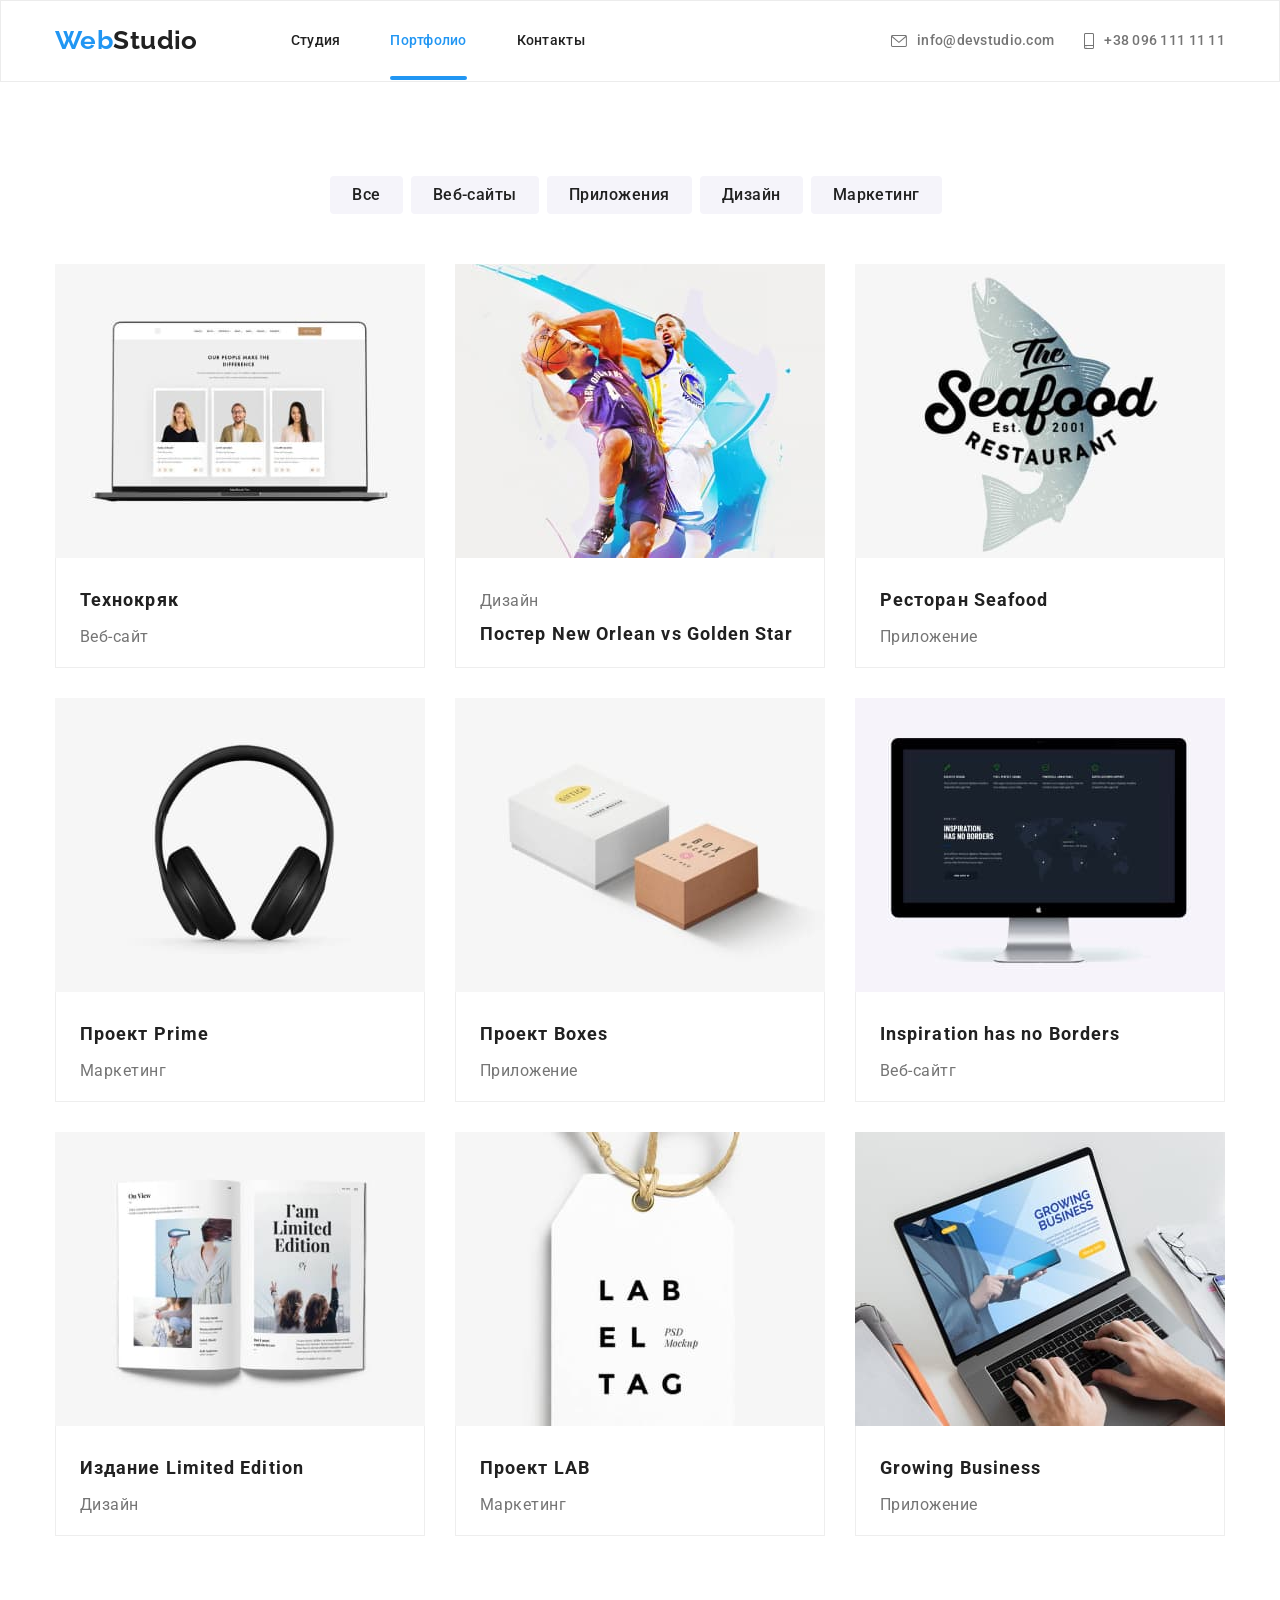
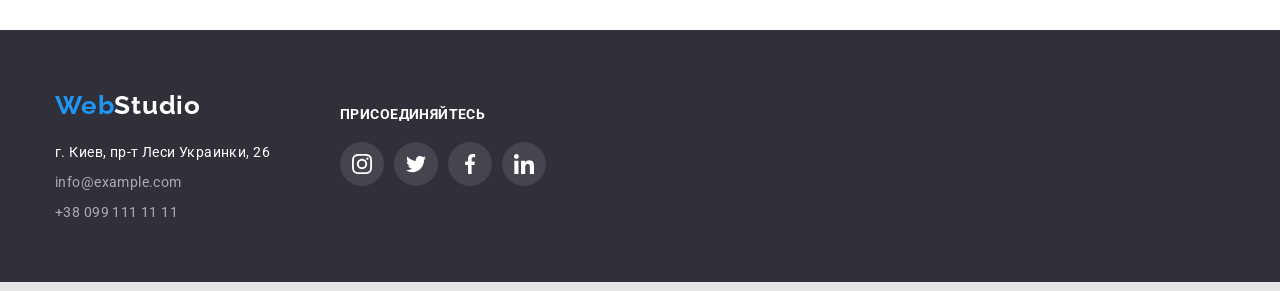
==== portfolio.html @ 5a4742b3 "Add files via upload" ====
<!DOCTYPE html>
<html lang="ru">
<head>
    <meta charset="UTF-8">
    <meta http-equiv="X-UA-Compatible" content="IE=edge">
    <meta name="viewport" content="width=device-width, initial-scale=1.0">
    <title>WebStudio</title>
    <link rel="preconnect" href="https://fonts.googleapis.com">
    <link rel="preconnect" href="https://fonts.gstatic.com" crossorigin>
    <link
        href="https://fonts.googleapis.com/css2?family=Raleway:wght@700&family=Roboto:wght@400;500;700;900&display=swap"
        rel="stylesheet">
    <link rel="stylesheet" href="https://cdnjs.cloudflare.com/ajax/libs/modern-normalize/1.1.0/modern-normalize.min.css"
        integrity="sha512-wpPYUAdjBVSE4KJnH1VR1HeZfpl1ub8YT/NKx4PuQ5NmX2tKuGu6U/JRp5y+Y8XG2tV+wKQpNHVUX03MfMFn9Q=="
        crossorigin="anonymous" referrerpolicy="no-referrer" />
    <link rel="stylesheet" href="./css/styles.css">
</head>
    <body>
        <header class="header">
            <div class="container header-container">
                <a class="header-logo link"  href="./index.html" lang="en"><samp class="header-logo-web">Web</samp>Studio</a>
                <nav class="header-nav"> 
                    <ul class="header-list list">
                        <li class="header-item"><a class="header-link link"  href="./index.html">Студия</a></li>
                        <li class="header-item"><a class="header-link link current"  href="./portfolio.html">Портфолио</a></li>
                        <li class="header-item"><a class="header-link link"  href="">Контакты</a></li>
                    </ul>
                </nav>
                <div class="header-connect">
                <ul class="header-list list">
                    <li class="address-item">
                        <a class="header-address link" href="mailto:info@devstudio.com">
                            <svg class="icon-svg header-svg" width="16" height="12">
                                <use href="./images/icons.svg#envelope" />
                            </svg> info@devstudio.com</a>
                    </li>
                    <li class="address-item">
                        <a class="header-address link" href="tel:+380961111111">
                            <svg class="icon-svg header-svg " width="10" height="16">
                                <use href="./images/icons.svg#smartphone" />
                            </svg> +38 096 111 11 11
                        </a>
                    </li>
                </ul>
                </div>
            </div>
        </header>
        <main>
            <section class="service-menu">
                <div class="container">
                    <ul class="list list-menu">
                        <li >
                            <button  class="service-menu-btm" type="button">Все</button>
                        </li>
                        <li>
                            <button class="service-menu-btm" type="button">Веб-сайты</button>
                        </li>
                        <li>
                            <button class="service-menu-btm" type="button">Приложения</button>
                        </li>
                        <li>
                            <button class="service-menu-btm" type="button">Дизайн</button>
                        </li>
                        <li>
                            <button class="service-menu-btm" type="button">Маркетинг</button>
                        </li>
                    </ul>
                    <h1 class="all-title">Все</h1>
                    <ul class="list list-all-item">
                        <li class="all-title-item" >
                            <div class="container-item-img">
                                <img class="portfolio-img" src="./images/tehnokriak.jpg" alt="ноутбук" width="370" height="294">
                                <p class="tehnokriak-text"> Технокряк это современная площадка распространения коронавируса. Компании используют
                                    эту платформу для цифрового
                                    шпионажа и атак на защищённые сервера конкурентов.</p>
                            </div>
                            <div class="container-item">
                                <h2 class="all-subtitle">Технокряк</h2>
                                <p class="all-after-subtitle">Веб-сайт</p>
                            </div>
                        </li>
                        <li class="all-title-item">
                            <div class="container-item-img">
                                <img src="./images/poster.jpg" alt="два баскетболиста" width="370" height="294">
                                <p class="tehnokriak-text">Технокряк это современная площадка распространения коронавируса. Компании используют эту платформу для цифрового
                                шпионажа и атак на защищённые сервера конкурентов.</p>
                            </div>
                            <div class="container-item">
                                <p class="all-after-subtitle">Дизайн</p>
                                <h2 class="all-subtitle">Постер New Orlean vs Golden Star</h2>
                            </div>
                        </li>
                        <li class="all-title-item">
                            <div class="container-item-img">
                                <img src="./images/restoran.jpg" alt="лого ресторана" width="370" height="294">
                                <p class="tehnokriak-text">Технокряк это современная площадка распространения коронавируса. Компании используют эту платформу для цифрового
                                шпионажа и атак на защищённые сервера конкурентов.</p>
                            </div>
                            <div class="container-item">
                                <h2 class="all-subtitle">Ресторан Seafood</h2>
                                <p class="all-after-subtitle" >Приложение</p>
                            </div>
                        </li>
                        <li class="all-title-item">
                            <div class="container-item-img">

                                <img src="./images/prime.jpg" alt="наушники" width="370" height="294">
                                <p class="tehnokriak-text">Технокряк это современная площадка распространения коронавируса. Компании используют эту платформу для цифрового
                                шпионажа и атак на защищённые сервера конкурентов.</p>
                            </div>
                            <div class="container-item">
                                <h2 class="all-subtitle">Проект Prime</h2>
                                <p class="all-after-subtitle" >Маркетинг</p>
                            </div>
                        </li>
                        <li class="all-title-item">
                            <div class="container-item-img">
                                <img src="./images/boxes.jpg" alt="коробки" width="370" height="294">
                                <p class="tehnokriak-text">Технокряк это современная площадка распространения коронавируса. Компании используют эту платформу для цифрового
                                шпионажа и атак на защищённые сервера конкурентов.</p>
                            </div>
                            <div class="container-item"> 
                                <h2 class="all-subtitle">Проект Boxes</h2>
                                <p class="all-after-subtitle" >Приложение</p>
                            </div>
                        </li>
                        <li class="all-title-item">
                            <div class="container-item-img">
                                <img src="./images/inspiration-has-no-borders.jpg" alt="монитор" width="370" height="294">
                                <p class="tehnokriak-text">Технокряк это современная площадка распространения коронавируса. Компании используют эту платформу для цифрового
                                шпионажа и атак на защищённые сервера конкурентов.</p>
                                </div>
                            <div class="container-item">
                                <h2 class="all-subtitle">Inspiration has no Borders</h2>
                                <p class="all-after-subtitle" >Веб-сайтг</p>
                            </div>
                        </li>
                        <li class="all-title-item">
                            <div class="container-item-img">
                                <img src="./images/limited-edition.jpg" alt="книга" width="370" height="294">
                                <p class="tehnokriak-text">Технокряк это современная площадка распространения коронавируса. Компании используют эту платформу для цифрового
                                шпионажа и атак на защищённые сервера конкурентов.</p>
                            </div>
                            <div class="container-item">
                                <h2 class="all-subtitle">Издание Limited Edition</h2>
                                <p class="all-after-subtitle" >Дизайн</p>
                            </div>
                        </li>
                        <li class="all-title-item">
                            <div class="container-item-img">
                                <img src="./images/progect-lab.jpg" alt="лейба" width="370" height="294">
                                <p class="tehnokriak-text">Технокряк это современная площадка распространения коронавируса. Компании используют эту платформу для цифрового
                                шпионажа и атак на защищённые сервера конкурентов.</p>
                            </div>
                            <div class="container-item">
                                <h2 class="all-subtitle">Проект LAB</h2>
                                <p class="all-after-subtitle" >Маркетинг</p>
                            </div>
                        </li>
                        <li class="all-title-item">
                            <div class="container-item-img">
                                <img src="./images/growing-business.jpg" alt="ноутбук" width="370" height="294">
                                <p class="tehnokriak-text">Технокряк это современная площадка распространения коронавируса. Компании используют эту платформу для цифрового
                                шпионажа и атак на защищённые сервера конкурентов.</p>
                            </div>
                            <div class="container-item">
                                <h2 class="all-subtitle">Growing Business</h2>
                                <p class="all-after-subtitle" >Приложение</p>
                            </div>
                        </li>
                    </ul>
                </div>
            </section>
        </main>
    <footer class="footer-background">
        <div class="container footer-container">
            <div class="address-logo-container">
                <a class="footer-logo link" href="./index.html" lang="en"><span class="footer-logo-web">Web</span>Studio
                </a>
                <address>
                    <ul class="address-list list">
                        <li class="address-tittle">
                            <a class="footer-link link" href="https://goo.gl/maps/EG5BfM6RNB53mgnRA" target="_blank"
                                rel="noopener noreferrer">
                                <span class="address-link footer-link">г. Киев, пр-т Леси Украинки, 26</span>
                            </a>
                        </li>
                        <li class="address-tittle">
                            <a class="footer-link link" href="mailto:info@example.com">info@example.com</a>
                        </li>
                        <li class="address-tittle">
                            <a class="footer-link link" href="tel:+380991111111">+38 099 111 11 11</a>
                        </li>
                    </ul>
                </address>
            </div>
            <div class="footer-link-container">
                <h3 class="footer-title  title">присоединяйтесь</h3>
                <ul class="list social-footer-list">
                    <li class="social-item-foter">
                        <a href="#" class="social-link-footer">
                            <svg class="footer-svg" width="20" height="20">
                                <use href="./images/icons.svg#instagram"></use>
                            </svg>
                        </a>
                    </li>
                    <li class="social-item-foter">
                        <a href="#" class="social-link-footer">
                            <svg class="footer-svg" width="20" height="20">
                                <use href="./images/icons.svg#twitter" />
                            </svg>
                        </a>
                    </li>
                    <li class="social-item-foter">
                        <a href="#" class="social-link-footer">
                            <svg class="footer-svg" width="20" height="20">
                                <use href="./images/icons.svg#facebook" />
                            </svg>
                        </a>
                    </li>
                    <li class="social-item-foter">
                        <a href="#" class="social-link-footer">
                            <svg class="footer-svg" width="20" height="20">
                                <use href="./images/icons.svg#linkedin" />
                            </svg>
                        </a>
                    </li>
                </ul>
            </div>
        </div>
    </footer>
    </body>
</html>
---- css/styles.css ----
:root {
  --h-color: #212121;
  --paragrapf-color: #757575;
  --accent-color: #2196f3;
  --background-color: #ffffff;
  --transition: color, 250ms cubic-bezier(0.4, 0, 0.2, 1);
}

h1,
h2,
h3,
h4,
h5,
h6 {
  padding: 0;
  margin: 0;
}
p {
  margin: 0;
  padding: 0;
}

ul {
  margin: 0;
  padding: 0;
}
button {
  cursor: pointer;
  padding: 0;
  border: none;
  font: inherit;
  color: inherit;
  background-color: transparent;
}

img {
  display: block;
}
body {
  font-family: "Roboto", sans-serif;
  background: #e5e5e5;
  font-size: 14px;
  line-height: 1.71;
  letter-spacing: 0.03em;
  color: var(--paragrapf-color);
}

.list {
  list-style: none;
}

.link {
  text-decoration: none;
}

.container {
  width: 1200px;
  padding-left: 15px;
  padding-right: 15px;
  margin: auto;
  box-sizing: border-box;
}
section {
  padding-top: 94px;
  padding-bottom: 94px;
}
/* header*/
.current {
  color: var(--accent-color);
}
.header-svg {
  margin-right: 10px;
}

.smartphone-link {
  display: flex;
  align-items: center;
  margin-right: 5px;
  color: var(--paragrapf-color);
}
.header-item {
  display: block;
  box-sizing: border-box;
}

.header {
  background: var(--background-color);
  border: 1px solid #ececec;
}

.header-container {
  display: flex;
  align-items: center;
}

.header-connect {
  margin-left: auto;
  min-width: 307px;
  justify-content: space-between;
}

.header-nav {
  min-width: 294px;
  justify-content: space-between;
  align-items: center;
  margin-left: 93px;
}

.header-list {
  display: flex;
  justify-content: space-between;
}

.header-logo {
  font-family: "Raleway", sans-serif;
  font-weight: bold;
  font-size: 26px;
  line-height: 1.19;
  color: var(--h-color);
  padding-bottom: 25px;
  padding-top: 24px;
}

.header-logo-web {
  font-family: "Raleway", sans-serif;
  font-weight: bold;
  font-size: 26px;
  line-height: 1.19;
  color: var(--accent-color);
}
.header-link {
  width: 49px;
  font-weight: 500;
  font-size: 14px;
  line-height: 1.14;
  letter-spacing: 0.02em;
  color: var(--h-color);
  transition: var(--transition);
  position: relative;
}
.current::after {
  content: "  ";
  display: flex;
  border-radius: 2%;
  transition: background-color 250ms linear;
  position: absolute;
  left: 0;
  bottom: -32px;
  width: 100%;
  height: 4px;
  border-radius: 2px;
  background-color: var(--accent-color);
}

.header-link:hover,
.header-link:focus,
.header-link:active {
  color: var(--accent-color);
}

.header-address {
  font-weight: 500;
  font-size: 14px;
  line-height: 1.1;
  letter-spacing: 0.02em;
  color: var(--paragrapf-color);
  display: flex;
  align-items: center;
  margin-left: 30px;
  transition: var(--transition);
}

.header-address:hover,
.header-address:focus {
  color: var(--accent-color);
}

/* hero*/

.hero {
  padding: 0;
  background: #2f303a;
  height: 600px;
  margin-left: auto;
  margin-right: auto;
  max-width: 1600px;
  background-image: linear-gradient(
      rgba(47, 48, 58, 0.4),
      rgba(47, 48, 58, 0.4)
    ),
    url(../images/hero.jpg);
  background-size: cover;
  background-position: center;
  background-repeat: no-repeat;
}
.hero-container {
}

.container-btn {
  display: flex;
  align-items: center;
  justify-content: space-around;
  padding-bottom: 200px;
}

.hero-btn {
  font-weight: bold;
  font-size: 16px;
  line-height: 1.88;
  letter-spacing: 0.06em;
  color: var(--background-color);
  background: #2196f3;
  box-shadow: 0px 4px 4px rgba(0, 0, 0, 0.15);
  border-radius: 4px;
  padding: 10px 32px 10px 32px;
}

.hero-title {
  font-weight: 900;
  font-size: 44px;
  line-height: 1.36;
  text-align: center;
  letter-spacing: 0.06em;
  text-transform: uppercase;
  color: var(--background-color);
  padding-top: 200px;
  padding-left: 252px;
  margin-bottom: 30px;
  padding-right: 252px;
}

/*advantage */

.advantage-link {
  display: flex;
  align-items: center;
  justify-content: center;
  margin-bottom: 20px;
  width: 270px;
  height: 120px;
  background-color: #f5f4fa;
  border-radius: 4px;
}

.advantage-list {
  display: flex;
  margin-bottom: 94px;
  justify-content: space-between;
}

.advantage-invisible {
  display: none;
  justify-content: space-between;
  margin-left: 8px;
}

.advantage-title {
  font-weight: bold;
  font-size: 14px;
  line-height: 1.14;
  letter-spacing: 0.03em;
  text-transform: uppercase;
  color: var(--h-color);
  margin-bottom: 10px;
}
.advantage-after-title {
  font-size: 14px;
  line-height: 1.7;
  letter-spacing: 0.03em;
  color: var(--paragrapf-color);
  max-width: 270px;
}

/*what-are-we-doing*/

.doing-list-text {
  display: block;
  width: 205px;
  height: 16px;
  box-sizing: content-box;
  background-color: rgba(47, 48, 58, 0.8);
  padding: 27px 82px 27px 83px;
  position: absolute;
  bottom: 0;
  font-size: 14px;
  line-height: 1.14;
  text-align: center;
  letter-spacing: 0.03em;
  text-transform: uppercase;
  color: #ffffff;
}
.doing-list {
  display: flex;
  position: relative;
}

.what-are-we-doing {
  background-color: var(--background-color);
}

.what-are-we-doing-title {
  font-weight: bold;
  font-size: 36px;
  line-height: 1.17;
  text-align: center;
  letter-spacing: 0.03em;
  color: var(--h-color);
  margin-bottom: 50px;
}

.what-are-we-doing-list {
  display: flex;
}
.doing-list:not(:last-child) {
  margin-right: 30px;
}

/*our_team*/

.social-list {
  display: flex;
  justify-content: center;
  padding-right: 32px;
  padding-left: 32px;
}

.social-item + .social-item {
  margin-left: 10px;
}

.container-team {
}

.container-our-teame {
  background-color: var(--background-color);
  display: flex;
  flex-direction: column;
  width: 270px;
  align-items: stretch;
  padding-bottom: 30px;
  padding-top: 30px;
  box-shadow: 0px 1px 3px rgba(0, 0, 0, 0.12), 0px 1px 1px rgba(0, 0, 0, 0.14),
    0px 2px 1px rgba(0, 0, 0, 0.2);
  border-radius: 0px 0px 4px 4px;
}

.our-team {
  background: #f5f4fa;
}

.our-team-list {
  display: flex;
}
.team-list:not(:last-child) {
  margin-right: 30px;
}
.our-team-title {
  font-weight: bold;
  font-size: 36px;
  line-height: 1.17;
  text-align: center;
  letter-spacing: 0.03em;
  color: var(--h-color);
  margin-bottom: 50px;
}

.our-team-subtitle {
  font-weight: 500;
  font-size: 16px;
  line-height: 1.19;
  text-align: center;
  letter-spacing: 0.03em;
  color: var(--h-color);
  margin-bottom: 10px;
}
.our-team-after-title {
  font-size: 16px;
  line-height: 1.19;
  text-align: center;
  letter-spacing: 0.03em;
  color: var(--paragrapf-color);
  margin-bottom: 16px;
}

.social-link {
  width: 44px;
  height: 44px;
  background-color: 000000;
  display: flex;
  align-items: center;
  justify-content: center;
  border-radius: 50%;
  color: #afb1b8;

  transition: var(--transition);
}

.icon-svg {
  fill: currentColor;
}

.social-link:hover,
.social-link:focus {
  background-color: var(--accent-color);
  color: #ffffff;
}

/*customers*/

.customers-item + .customers-item {
  margin-left: 30px;
}

.customers-link {
  width: 170px;
  height: 92px;
  display: flex;
  align-items: center;
  justify-content: center;
  color: #afb1b8;
  border: 1px solid #afb1b8;
  box-sizing: border-box;
  border-radius: 4px;

  transition: var(--transition);
}

.customers-svg {
  fill: currentColor;
}

.customers-link:hover,
.customers-link:focus {
  border: 1px solid var(--accent-color);
  color: var(--accent-color);
}

.customers {
  background-color: #ffffff;
}
.customers-container {
  width: 1170px;
  height: 184px;
  background-color: ;
}

.cuctomers-list {
  display: flex;
  justify-content: center;
}

.customers-title {
  color: var(--h-color);
  font-weight: bold;
  font-size: 36px;
  line-height: 1.4;
  letter-spacing: 0.03em;
  margin-bottom: 50px;
  text-align: center;
}

/*footer*/
.address-logo-container {
  margin-right: 70px;
  padding-bottom: 60px;
  padding-top: 60px;
}

.footer-container {
  display: flex;
  align-items: center;
}

.footer-title {
  font-weight: bold;
  font-size: 14px;
  line-height: 1.1;
  letter-spacing: 0.03em;
  text-transform: uppercase;
  color: #ffffff;
  margin-bottom: 20px;
}
.footer-link-container {
  box-sizing: border-box;
  padding-top: 72px;
  padding-bottom: 100px;
}
.social-footer-list {
  display: flex;
  justify-content: flex-start;
}
.social-item-foter {
}

.social-link-footer:hover,
.social-link-footer:focus {
  background-color: var(--accent-color);
  color: #ffffff;
}

.footer-svg {
  fill: #ffffff;
}

.social-link-footer {
  color: var(--h-color);
  width: 44px;
  height: 44px;
  display: flex;
  align-items: center;
  justify-content: center;
  border-radius: 50%;
  background-color: rgba(255, 255, 255, 0.1);
  transition: var(--transition);
}

.social-item-foter + .social-item-foter {
  margin-left: 10px;
}

.address-tittle {
  margin-bottom: 9px;
  height: 21px;
}

.footer-background {
  background: #2f303a;
  height: 252px;
}

.footer-logo {
  font-family: "Raleway", sans-serif;
  font-weight: bold;
  font-size: 26px;
  line-height: 1.19;
  letter-spacing: 0.03em;
  color: var(--background-color);
  display: flex;
  margin-bottom: 20px;
}

.footer-logo-web {
  color: var(--accent-color);
}

.footer-link {
  font-style: normal;
  font-size: 14px;
  line-height: 1.71;
  letter-spacing: 0.03em;
  color: rgba(255, 255, 255, 0.6);
  transition: var(--transition);
}
.address-link {
  color: var(--background-color);
}

.footer-link:hover,
.footer-link:focus {
  color: var(--accent-color);
}

.address-list {
  max-width: 231px;
}

/*portfolio*/
.current {
  color: var(--accent-color);
}

.tehnokriak-text {
  display: flex;
  font-size: 18px;
  line-height: 1.56;
  letter-spacing: 0.03em;
  height: 100%;
  width: 100%;
  padding: 63px 24px 63px 24px;
  color: #ffffff;
  letter-spacing: 0.03em;
  background: rgba(33, 150, 243, 0.9);
  position: absolute;
  top: 0;
  transform: translateY(100%);
  transition: transform 250ms;
}
.container-item-img:hover .tehnokriak-text {
  transform: translateY(0);
}

.container-item-img {
  position: relative;
  overflow: hidden;
}
.service-menu {
  background-color: #ffffff;
}

.all-title-item:not(:nth-child(3n)) {
  margin-right: 30px;
}
.all-title-item {
  flex-basis: calc(100% / 3 - 30px);
  width: 370px;
  margin-bottom: 30px;
}

.all-title-item:hover {
  box-shadow: 0px 1px 1px rgba(0, 0, 0, 0.12), 0px 4px 4px rgba(0, 0, 0, 0.06),
    1px 4px 6px rgba(0, 0, 0, 0.16);
  cursor: pointer;
  transition: box-shadow, transform 250ms cubic-bezier(0.4, 0, 0.2, 1);
}
.container-item {
  display: flex;
  flex-direction: column;
  width: 370px;
  height: 110px;
  padding: 24px 24px 24px 24px;
  background: var(--background-color);
  border-bottom: 1px solid #eeeeee;
  border-left: 1px solid #eeeeee;
  border-right: 1px solid #eeeeee;
  box-sizing: border-box;
  position: relative;
}

.list-menu {
  display: flex;
  margin-bottom: 50px;
  justify-content: center;
}

.service-menu-btm {
  font-weight: 500;
  font-size: 16px;
  line-height: 1.62;
  text-align: center;
  letter-spacing: 0.03em;
  color: var(--h-color);
  cursor: pointer;
  margin-right: 8px;
  background-color: #f5f4fa;
  border-radius: 4px;
  padding: 6px 22px 6px 22px;
  transition: var(--transition);
}

.service-menu-btm:hover,
.service-menu-btm:focus {
  color: var(--background-color);
  background: #2196f3;
  border-radius: 4px;
  box-shadow: 0px 3px 1px rgba(0, 0, 0, 0.1), 0px 1px 2px rgba(0, 0, 0, 0.08),
    0px 2px 2px rgba(0, 0, 0, 0.12);
}

.list-all-item {
  display: flex;
  flex-wrap: wrap;
  margin-bottom: -30px;
  box-sizing: border-box;
  justify-content: center;
}

.all-after-subtitle {
  margin-top: 4px;
}

.all-title {
  display: none;
}

.all-subtitle {
  font-weight: bold;
  font-size: 18px;
  line-height: 2;
  letter-spacing: 0.06em;
  color: var(--h-color);
}

.all-after-subtitle {
  font-size: 16px;
  line-height: 30px;
  letter-spacing: 0.03em;
  color: var(--paragrapf-color);
}

.backdrop {
  position: fixed;
  top: 0%;
  width: 100vw;
  height: 100vw;
  background-color: rgba(0, 0, 0, 0.2);
  transition: opacity 250ms, visibility 500ms;
}

.modal {
  width: 528px;
  min-height: 581px;
  background-color: var(--background-color);
  box-shadow: 0px 1px 3px rgba(0, 0, 0, 0.12), 0px 1px 1px rgba(0, 0, 0, 0.14),
    0px 2px 1px rgba(0, 0, 0, 0.2);
  border-radius: 4px;
  position: absolute;
  top: 25%;
  bottom: 50%;
  left: 50%;
  transform: translate(-50%, -50%);
}

.modal-close {
  width: 30px;
  height: 30px;
  background: var(--background-color);
  border: 1px solid rgba(0, 0, 0, 0.1);
  border-radius: 50%;
  box-sizing: border-box;
  display: flex;
  justify-content: center;
  align-items: center;
  position: absolute;
  right: 8px;
  top: 8px;
}

.vector-svg {
  color: #000000;
}
.is-hidden {
  opacity: 0;
  pointer-events: none;
  visibility: hidden;
}
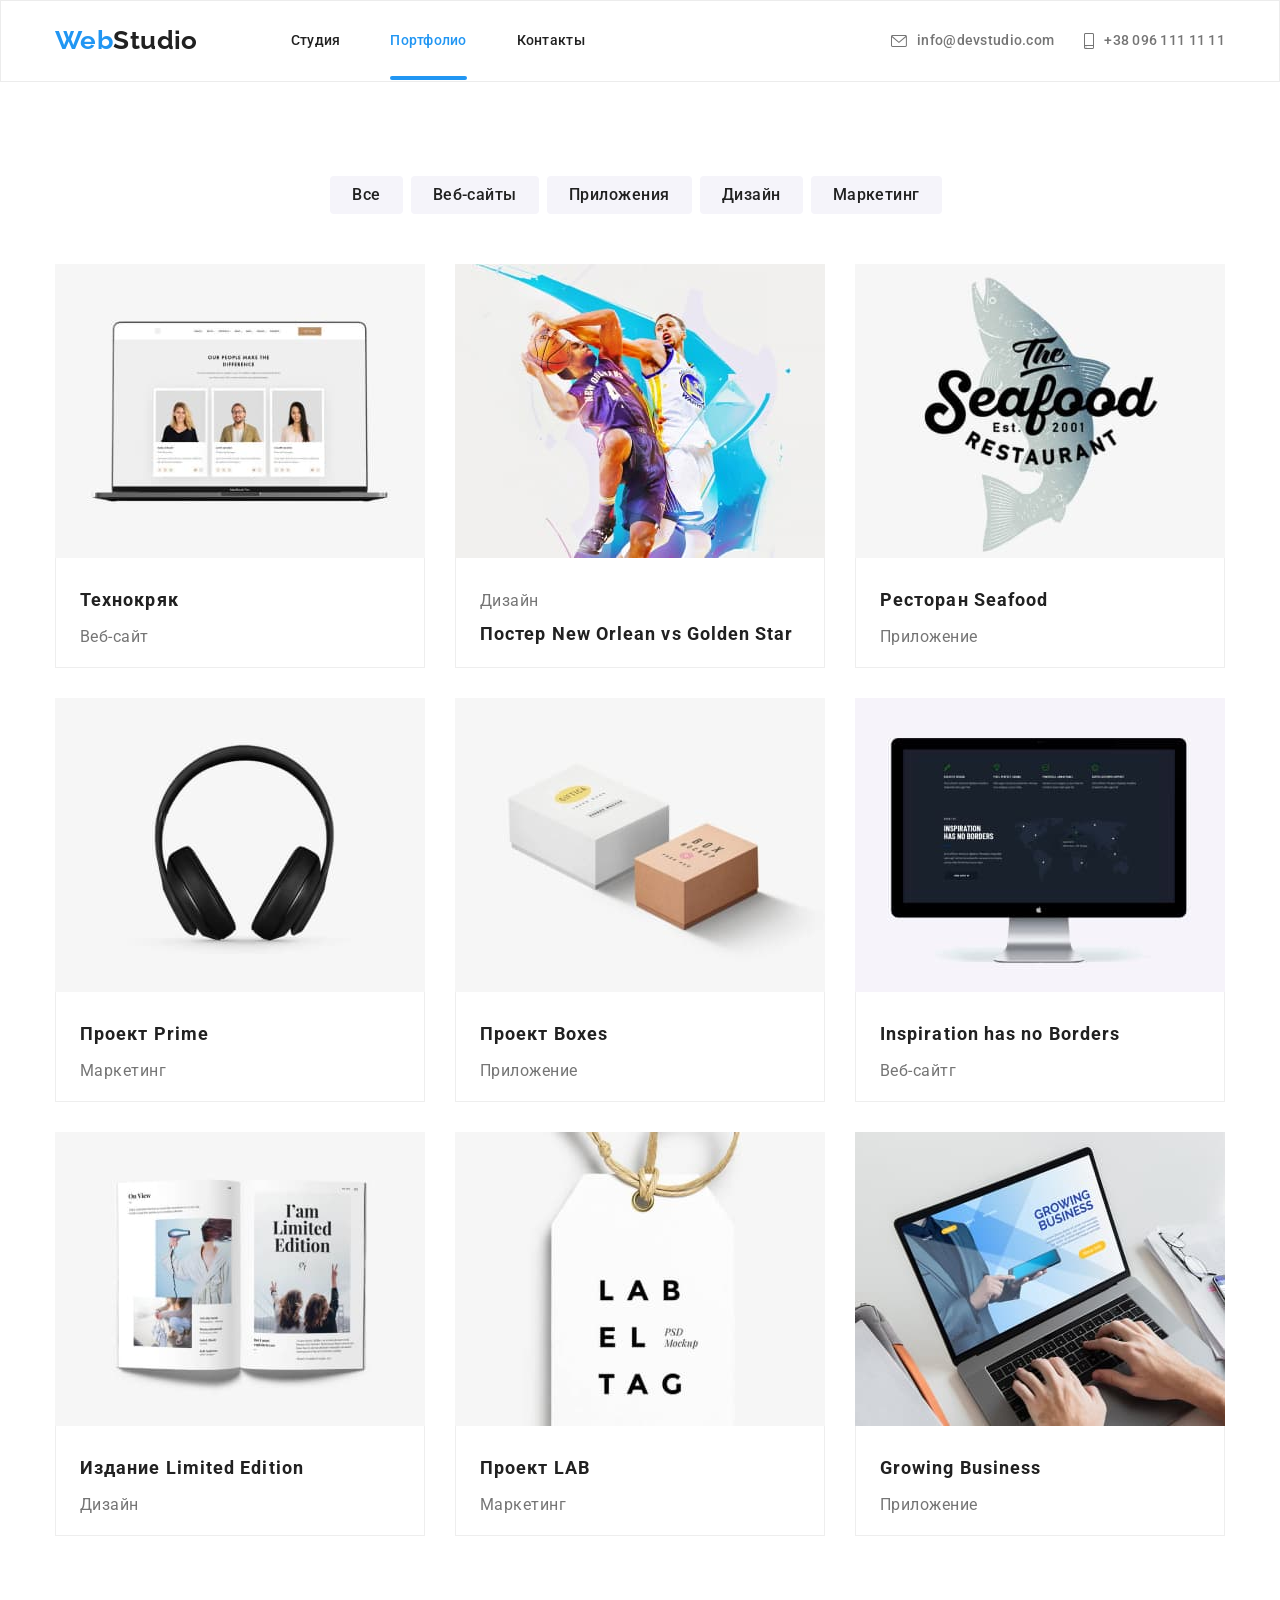
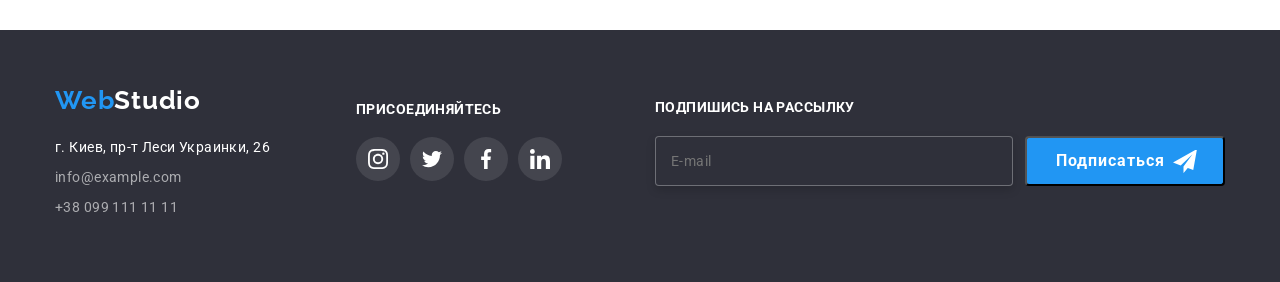
==== commit 46cda3c6: "footer-email" ====
--- a/portfolio.html
+++ b/portfolio.html
@@ -103,7 +103,6 @@
                         </li>
                         <li class="all-title-item">
                             <div class="container-item-img">
-
                                 <img src="./images/prime.jpg" alt="наушники" width="370" height="294">
                                 <p class="tehnokriak-text">Технокряк это современная площадка распространения коронавируса. Компании используют эту платформу для цифрового
                                 шпионажа и атак на защищённые сервера конкурентов.</p>
@@ -227,6 +226,21 @@
                     </li>
                 </ul>
             </div>
+            <div class="footer-field">
+                <form class="footer-form" action="#">
+                    <div class="lable-input-container"> <label class="footer-lable" for="email">подпишись на рассылку</label>
+                        <input class="footer-input" type="email" id="email" placeholder="E-mail">
+                    </div>
+                    <div class="footer-btn-container">
+                        <input type="submit" value="Подписаться" class="footer-btn" id="email">
+                        <span class="icon-send-container">
+                            <svg class="icon-send" width="24" height="24">
+                                <use href="./images/icon-send.svg#icon-icon-send" />
+                            </svg>
+                        </span>
+                    </div>
+                </form>
+            </div>
         </div>
     </footer>
     </body>
--- a/css/styles.css
+++ b/css/styles.css
@@ -3,7 +3,16 @@
   --paragrapf-color: #757575;
   --accent-color: #2196f3;
   --background-color: #ffffff;
-  --transition: color, 250ms cubic-bezier(0.4, 0, 0.2, 1);
+  --transition: color, 2500ms cubic-bezier(0.4, 0, 0.2, 1);
+}
+html {
+  box-sizing: border-box;
+}
+
+*,
+*::after,
+*::before {
+  box-sizing: inherit;
 }
 
 h1,
@@ -63,6 +72,15 @@
 section {
   padding-top: 94px;
   padding-bottom: 94px;
+}
+
+.visually-hidden {
+  position: absolute;
+  clip: rect(0 0 0 0);
+  width: 1px;
+  height: 1px;
+  margin: -1px;
+  …
 }
 /* header*/
 .current {
@@ -484,6 +502,7 @@
   box-sizing: border-box;
   padding-top: 72px;
   padding-bottom: 100px;
+  margin-right: 93px;
 }
 .social-footer-list {
   display: flex;
@@ -521,6 +540,7 @@
 .address-tittle {
   margin-bottom: 9px;
   height: 21px;
+  
 }
 
 .footer-background {
@@ -561,7 +581,7 @@
 }
 
 .address-list {
-  max-width: 231px;
+  min-width: 231px;
 }
 
 /*portfolio*/
@@ -644,7 +664,7 @@
   background-color: #f5f4fa;
   border-radius: 4px;
   padding: 6px 22px 6px 22px;
-  transition: var(--transition);
+  transition: box-shadow 250ms cubic-bezier(0.4, 0, 0.2, 1)
 }
 
 .service-menu-btm:hover,
@@ -654,6 +674,7 @@
   border-radius: 4px;
   box-shadow: 0px 3px 1px rgba(0, 0, 0, 0.1), 0px 1px 2px rgba(0, 0, 0, 0.08),
     0px 2px 2px rgba(0, 0, 0, 0.12);
+    
 }
 
 .list-all-item {
@@ -687,9 +708,12 @@
   color: var(--paragrapf-color);
 }
 
+/* modal */
+
 .backdrop {
   position: fixed;
   top: 0%;
+  left: 0;
   width: 100vw;
   height: 100vw;
   background-color: rgba(0, 0, 0, 0.2);
@@ -698,7 +722,7 @@
 
 .modal {
   width: 528px;
-  min-height: 581px;
+height: 581px;
   background-color: var(--background-color);
   box-shadow: 0px 1px 3px rgba(0, 0, 0, 0.12), 0px 1px 1px rgba(0, 0, 0, 0.14),
     0px 2px 1px rgba(0, 0, 0, 0.2);
@@ -708,28 +732,275 @@
   bottom: 50%;
   left: 50%;
   transform: translate(-50%, -50%);
-}
-
-.modal-close {
+  padding: 40px;
+}
+
+
+
+.modal-close-btn {
   width: 30px;
   height: 30px;
   background: var(--background-color);
   border: 1px solid rgba(0, 0, 0, 0.1);
   border-radius: 50%;
-  box-sizing: border-box;
   display: flex;
   justify-content: center;
   align-items: center;
   position: absolute;
   right: 8px;
   top: 8px;
+  color: #000000;
+  transition: color 250ms cubic-bezier(0.4, 0, 0.2, 1) ;
+}
+.modal-close-btn:hover {
+    color: var(--accent-color);
 }
 
 .vector-svg {
-  color: #000000;
+  fill: currentColor;
 }
 .is-hidden {
   opacity: 0;
   pointer-events: none;
   visibility: hidden;
 }
+
+.modal-btn-container {
+  display: flex;
+  justify-content: center;
+}
+.modal-btn {
+  display: inline-block;
+  align-items: center;
+  min-width: 200px;
+  min-height: 50px;
+  position: absolute;
+  bottom: 40px;
+  background: var(--accent-color);
+  border-radius: 4px;
+  color: var(--background-color);
+  padding: 10px 55px 10px 56px;
+  font-weight: bold;
+  font-size: 16px;
+  line-height: 1.9px;
+  text-align: center;
+  letter-spacing: 0.06em;
+  transition: box-shadow 250ms cubic-bezier(0.4, 0, 0.2, 1) ;
+}
+
+.modal-btn:hover {
+    box-shadow: 0px 4px 4px rgba(0, 0, 0, 0.15);
+ }
+    
+
+ /* modal form */
+
+ .modal-title {
+  font-weight: bold;
+  font-size: 20px;
+  line-height: 1.15;
+  text-align: center;
+  letter-spacing: 0.03em;
+  color: var(--h-color);
+
+}
+
+.form-field {
+ position: relative;
+ margin-bottom: 8px;
+}
+
+.form-lable{
+font-size: 12px;
+line-height: 1.17;
+letter-spacing: 0.01em;
+color: #757575;
+margin-bottom: 4px;
+width: 100%;
+height: 15px;
+}
+
+.form-input {
+  padding: 15px;
+  width: 100%;
+  max-height: 40px;
+  border: 1px solid rgba(33, 33, 33, 0.2);
+  border-radius: 4px;
+  padding-left: 35px;
+  display: flex;
+  box-sizing: border-box;
+  outline: none;
+  color: black;
+  transition: border 250ms cubic-bezier(0.4, 0, 0.2, 1);
+ 
+ }
+
+
+
+ .span__modal-svg {
+margin-right: 7px;
+display: flex;
+align-items: flex-start;
+   }
+
+
+.input-container{
+display: flex;
+ position: absolute;
+top: 50%;
+left: 12px;
+transform: translateY(50%);
+color: var(--h-color);
+transition: color 250ms cubic-bezier(0.4, 0, 0.2, 1);
+
+ }
+
+  .modal-svg {
+fill: currentColor;
+ transform: var(--transition);
+ }
+
+ .form-input:focus + .input-container {
+color:  var(--accent-color);
+ }
+
+ .form-input:focus {
+  border:  solid  var(--accent-color);   
+  
+ }
+ .form-textarea {
+transition: border 250ms cubic-bezier(0.4, 0, 0.2, 1);}
+
+.form-textarea:focus {
+border: solid var(--accent-color) ;
+ } 
+
+
+
+textarea  {
+width: 448px;
+max-height: 120px;
+border: 1px solid rgba(33, 33, 33, 0.2);
+border-radius: 4px;
+font-size: 1.14;
+line-height: 16px;
+letter-spacing: 0.01em;
+color: var(--h-color);
+padding: 12px 16px;
+resize: none;
+outline: none;
+}
+
+
+.check-text {
+    position: relative;
+}
+
+.checkbox-field {
+display: flex;
+align-items: center;
+
+}
+
+    .check-text-link {
+        color: var(--accent-color);
+
+    }
+
+    .check-text::before {
+    min-width: 16px;
+    min-height: 15px;
+    border: 2px solid #212121;
+    border-radius: 2px;
+    }
+
+    .span__modal-svg {
+        b
+    }
+    
+
+   .policy-check:checked + .span__modal-svg {
+        background-image: url="../images/check.svg#icon-icon-check";
+    }
+
+    /* footer form */
+
+    .address-logo-container {
+    margin: 0 auto;
+    padding: 0;
+    box-sizing: border-box;
+    margin-right: 70px ;
+    
+    }
+
+    .footer-field {
+    width: 570px;
+    height: 86px;
+    display: flex;
+    box-sizing: border-box;
+    margin: 0;
+    padding: 0;
+    position: relative;
+    display: flex;
+    align-items:flex-end;
+    transform: translateY(-15%);
+}
+
+    .footer-btn-container{
+     position: absolute;
+    right: 0;
+    bottom: 0;
+   }
+
+    .footer-btn {
+    width: 200px;
+    height: 50px;
+    padding: 10px 62px 10px 29px ;
+    background-color: var(--accent-color);
+    transition: box-shadow 250ms  cubic-bezier(0.4, 0, 0.2, 1);     
+    border-radius: 4px;
+    font-weight: bold;
+    font-size: 16px;
+    line-height: 1.88px;
+    text-align: center;
+    letter-spacing: 0.06em;
+    color: #FFFFFF; 
+    margin: 0;   
+    position: relative;   
+        }
+
+  .icon-send {
+   position: absolute;
+   right: 28px;
+   top: 13px;
+      }
+
+  .footer-lable {
+display: block;
+font-weight: bold;
+font-size: 14px;
+line-height: 1.14;
+letter-spacing: 0.03em;
+text-transform: uppercase;
+color: #FFFFFF;
+margin-bottom: 20px;
+  }
+
+  .footer-input {
+  outline: none;
+  background: #2F303A;
+  border: 1px solid rgba(255, 255, 255, 0.3);
+box-sizing: border-box;
+filter: drop-shadow(0px 4px 4px rgba(0, 0, 0, 0.15));
+border-radius: 4px;
+width: 358px;
+height: 50px;
+padding: 15px;
+font-size: 1.25;
+letter-spacing: 0.03em;
+color: rgba(255, 255, 255, 0.6);
+margin-right: 12px;
+  }
+
+
+
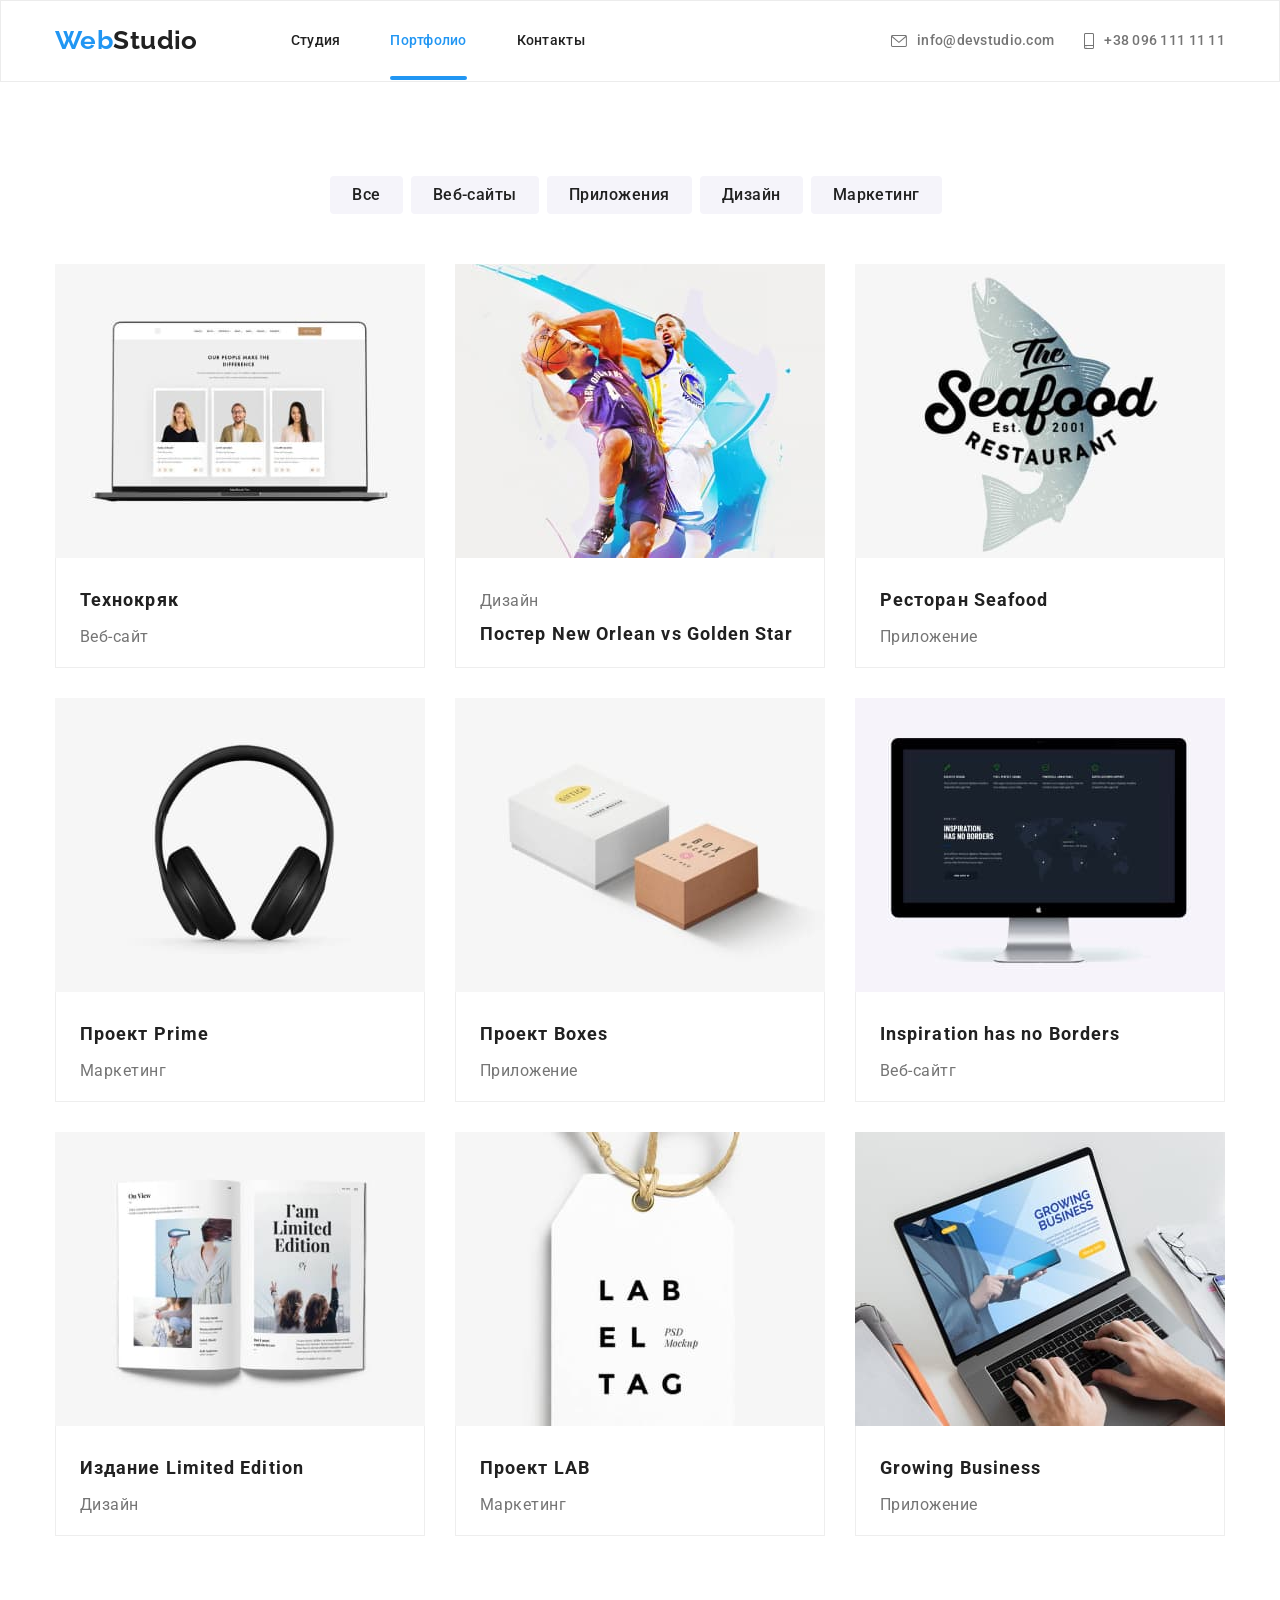
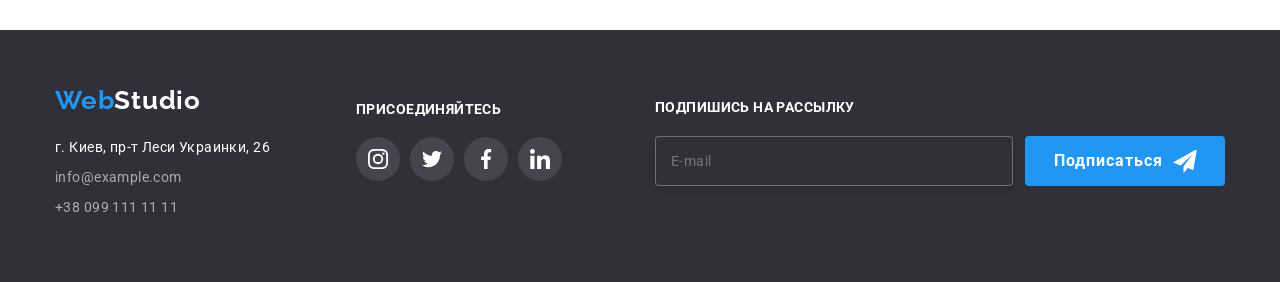
==== commit 557583d9: "castom-chackbox" ====
--- a/portfolio.html
+++ b/portfolio.html
@@ -229,10 +229,10 @@
             <div class="footer-field">
                 <form class="footer-form" action="#">
                     <div class="lable-input-container"> <label class="footer-lable" for="email">подпишись на рассылку</label>
-                        <input class="footer-input" type="email" id="email" placeholder="E-mail">
+                        <input class="footer-input" type="email" id="email" placeholder="E-mail" name="email-foot">
                     </div>
                     <div class="footer-btn-container">
-                        <input type="submit" value="Подписаться" class="footer-btn" id="email">
+                        <input type="submit" value="Подписаться" class="footer-btn" name="submit-btn">
                         <span class="icon-send-container">
                             <svg class="icon-send" width="24" height="24">
                                 <use href="./images/icon-send.svg#icon-icon-send" />
--- a/css/styles.css
+++ b/css/styles.css
@@ -3,7 +3,7 @@
   --paragrapf-color: #757575;
   --accent-color: #2196f3;
   --background-color: #ffffff;
-  --transition: color, 2500ms cubic-bezier(0.4, 0, 0.2, 1);
+  --transition: color, 250ms cubic-bezier(0.4, 0, 0.2, 1);
 }
 html {
   box-sizing: border-box;
@@ -891,38 +891,39 @@
 outline: none;
 }
 
+.check-text-link {
+color: var(--accent-color);
+margin-left: 2px;
+    }
 
 .check-text {
-    position: relative;
-}
-
-.checkbox-field {
 display: flex;
 align-items: center;
-
-}
-
-    .check-text-link {
-        color: var(--accent-color);
-
+}
+
+    .check-text  span{
+    width: 16px;
+    height: 15px;   
+    border-radius: 2px;
+    border: 2px solid var(--h-color);
+    margin-right: 7px;
+    display: flex;
+    align-items: center;
+        }
+ 
+    .policy-icon {
+    fill: transparent;
     }
 
-    .check-text::before {
-    min-width: 16px;
-    min-height: 15px;
-    border: 2px solid #212121;
-    border-radius: 2px;
+    .policy-check:checked + .check-text span {
+    border: none;
+    background-color: var(--accent-color);
     }
 
-    .span__modal-svg {
-        b
-    }
-    
-
-   .policy-check:checked + .span__modal-svg {
-        background-image: url="../images/check.svg#icon-icon-check";
-    }
-
+     .policy-check:checked ~ .check-text .policy-icon {
+    fill: #FFFFFF;
+     }
+  
     /* footer form */
 
     .address-logo-container {
@@ -947,7 +948,7 @@
 }
 
     .footer-btn-container{
-     position: absolute;
+    position: absolute;
     right: 0;
     bottom: 0;
    }
@@ -966,7 +967,8 @@
     letter-spacing: 0.06em;
     color: #FFFFFF; 
     margin: 0;   
-    position: relative;   
+    position: relative;
+    border: none;   
         }
 
   .icon-send {
